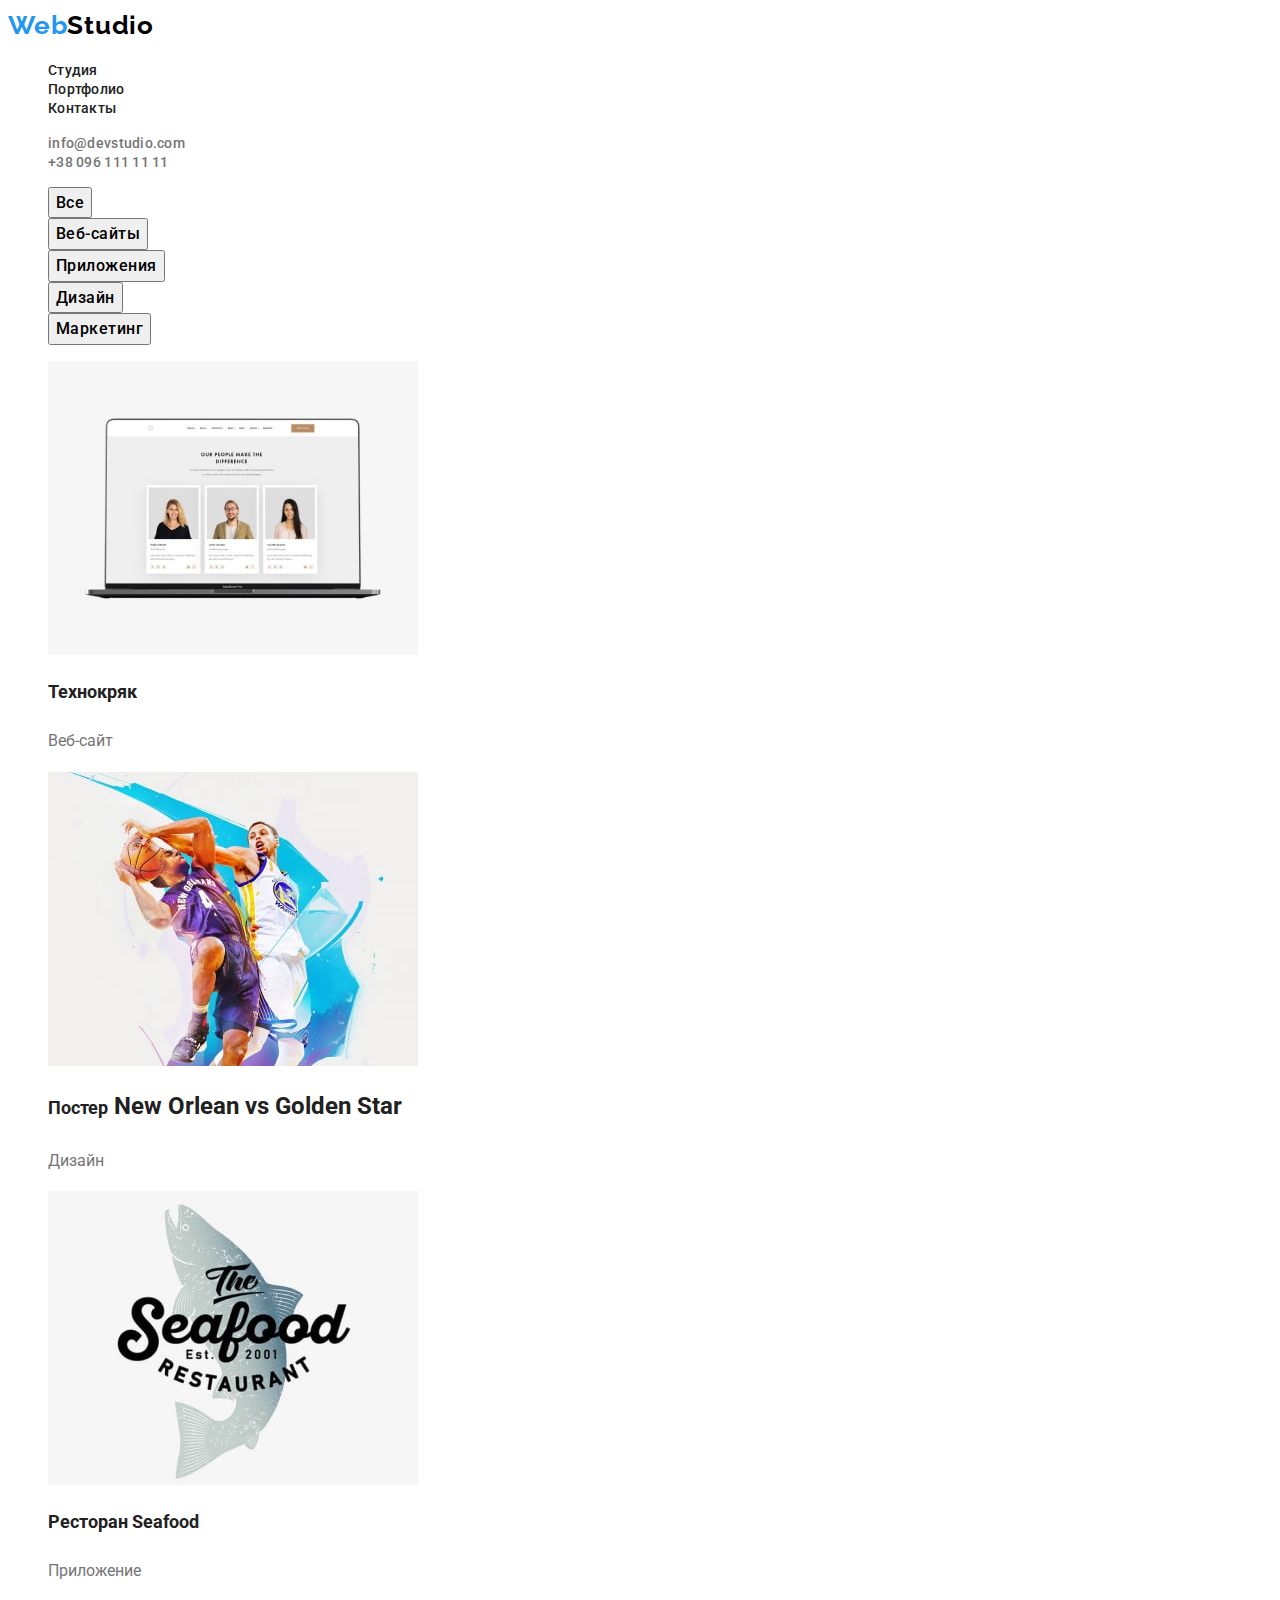
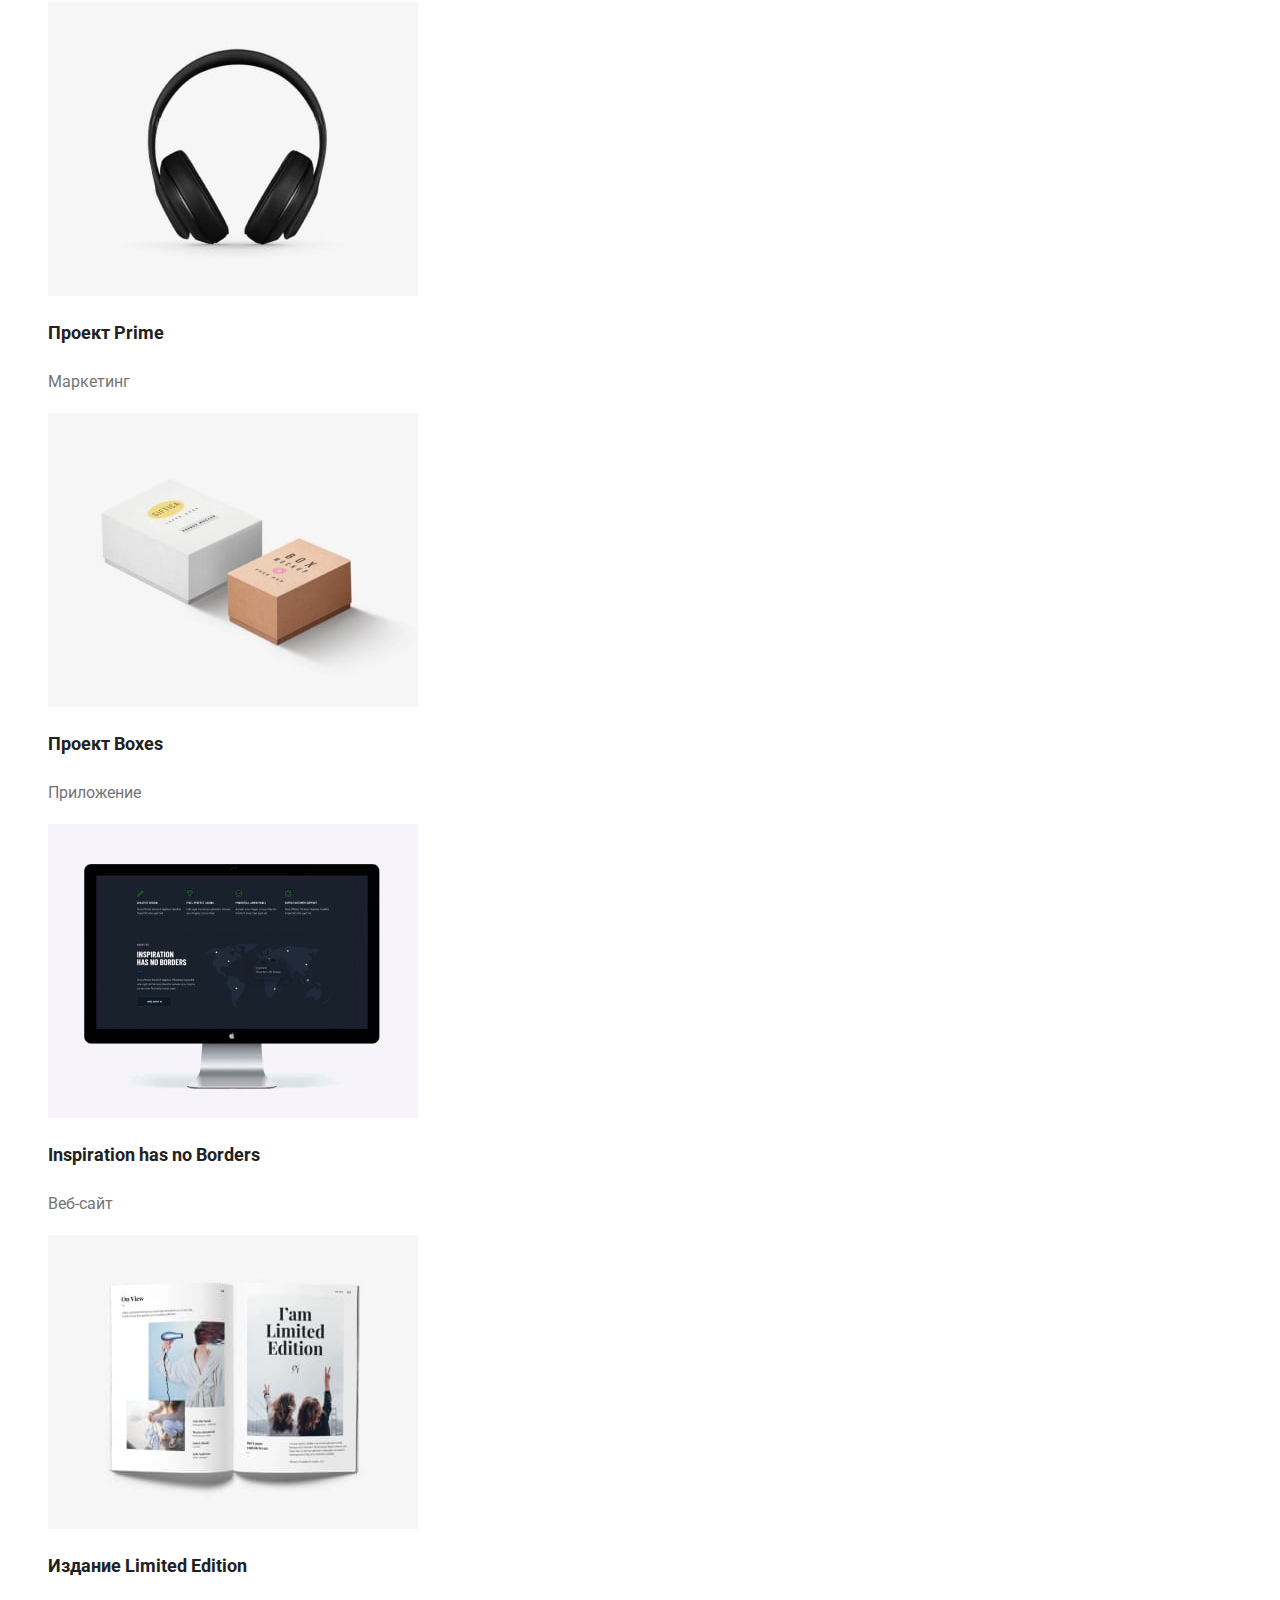
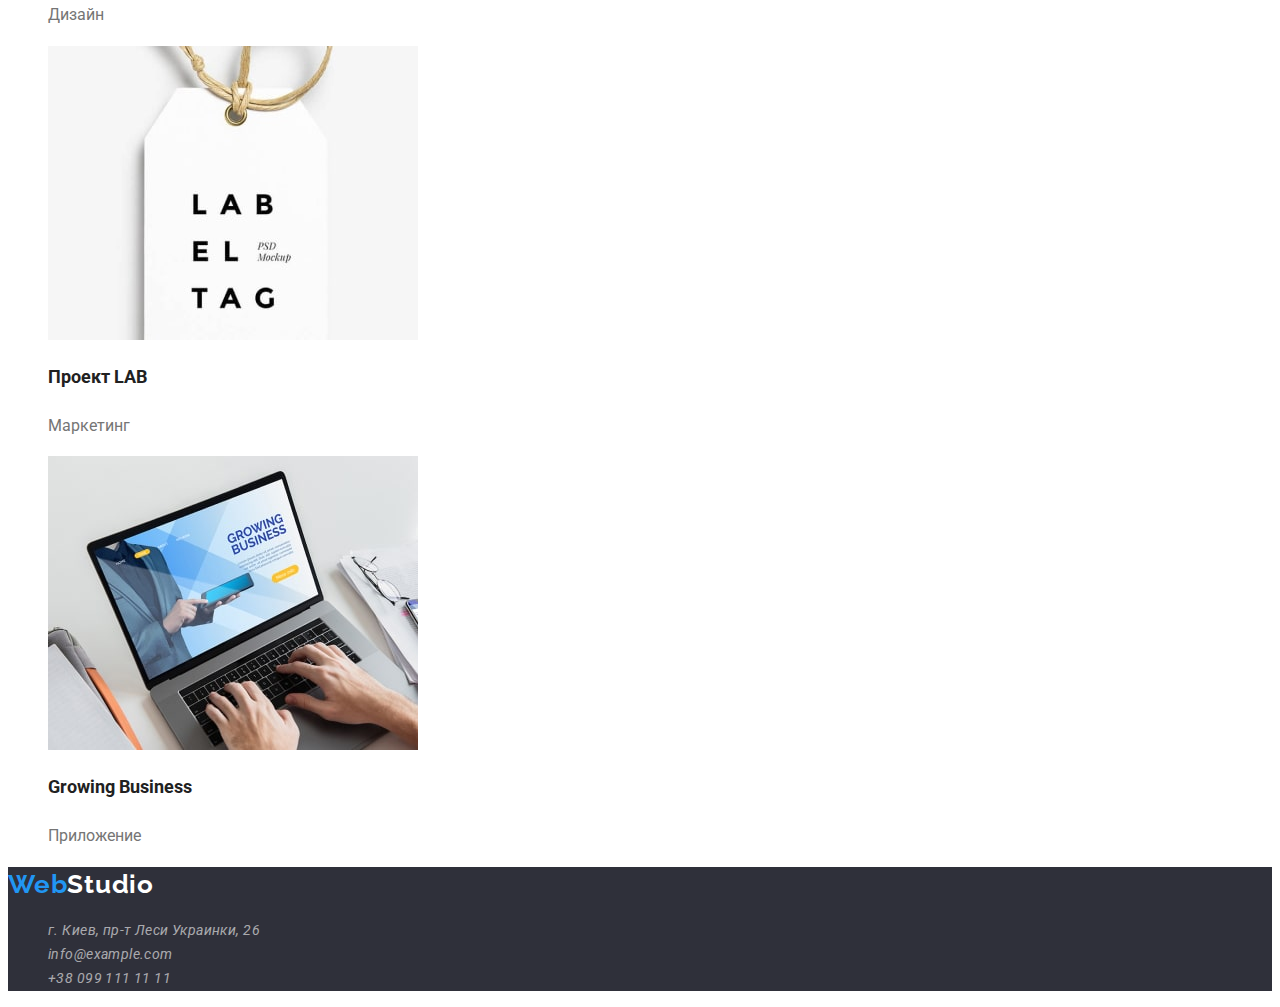
==== portfolio.html @ 096938f2 "new repr" ====
<!DOCTYPE html>
<html lang="ru">
  <head>
    <meta charset="UTF-8" />
    <meta http-equiv="X-UA-Compatible" content="IE=edge" />
    <meta name="viewport" content="width=device-width, initial-scale=1.0" />
    <title>Портфолио</title>
    <link rel="preconnect" href="https://fonts.googleapis.com" />
    <link rel="preconnect" href="https://fonts.gstatic.com" crossorigin />
    <link
      href="https://fonts.googleapis.com/css2?family=Raleway:wght@700&family=Roboto:wght@400;500;700;900&display=swap"
      rel="stylesheet"
    />
    <link rel="stylesheet" href="./css/styles.css" />
  </head>
  <body>
    <header class="header">
      <a href="./index.html" lang="en" class="logo">Web<span class="logo-color">Studio</span></a>
      <nav class="menu">
        <ul>
          <li><a href="./index.html" class="menu-nav">Студия</a></li>
          <li><a href="./portfolio.html" class="menu-nav">Портфолио</a></li>
          <li><a href="./" class="menu-nav">Контакты</a></li>
        </ul>
      </nav>
      <ul>
        <li>
          <a href="mailto:info@devstudio.com" class="contacts">info@devstudio.com</a>
        </li>
        <li><a href="tel:+380961111111" class="contacts">+38 096 111 11 11</a></li>
      </ul>
    </header>
    <main>
      <section>
        <h1 class="visually-hidden">Портфолио</h1>
        <ul class="button">
          <li>
            <button type="button" class="portfolio-btn">Все</button>
          </li>

          <li><button type="button" class="portfolio-btn">Веб-сайты</button></li>
          <li><button type="button" class="portfolio-btn">Приложения</button></li>
          <li><button type="button" class="portfolio-btn">Дизайн</button></li>
          <li><button type="button" class="portfolio-btn">Маркетинг</button></li>
        </ul>
        <ul>
          <li>
            <img src="./images/portfolio/project-1.jpg" alt="дизайн веб-сайта" width="370" />
            <h2 class="portfolio-title">Технокряк</h2>
            <p class="portfolio-text">Веб-сайт</p>
          </li>
          <li>
            <img src="./images/portfolio/project-2.jpg" alt="баскетболисты" width="370" />
            <h2 lang="en">
              <span lang="ru" class="portfolio-title">Постер</span> New Orlean vs Golden Star
            </h2>
            <p class="portfolio-text">Дизайн</p>
          </li>
          <li>
            <img src="./images/portfolio/project-3.jpg" alt="логотип ресторана" width="370" />
            <h2 class="portfolio-title">Ресторан <span lang="en">Seafood</span></h2>
            <p class="portfolio-text">Приложение</p>
          </li>
          <li>
            <img src="./images/portfolio/project-4.jpg" alt="наушники" width="370" />
            <h2 class="portfolio-title">Проект <span lang="en">Prime</span></h2>
            <p class="portfolio-text">Маркетинг</p>
          </li>
          <li>
            <img src="./images/portfolio/project-5.jpg" alt="упаковки" width="370" />
            <h2 class="portfolio-title">Проект <span lang="en">Boxes</span></h2>
            <p class="portfolio-text">Приложение</p>
          </li>
          <li>
            <img src="./images/portfolio/project-6.jpg" alt="монитор" width="370" />
            <h2 lang="en" class="portfolio-title">Inspiration has no Borders</h2>
            <p class="portfolio-text">Веб-сайт</p>
          </li>
          <li>
            <img src="./images/portfolio/project-7.jpg" alt="журнал" width="370" />
            <h2 lang="en" class="portfolio-title">
              <span lang="en">Издание</span> Limited Edition
            </h2>
            <p class="portfolio-text">Дизайн</p>
          </li>
          <li>
            <img src="./images/portfolio/project-8.jpg" alt="бирка" width="370" />
            <h2 class="portfolio-title">Проект <span lang="en">LAB</span></h2>
            <p class="portfolio-text">Маркетинг</p>
          </li>
          <li>
            <img src="./images/portfolio/project-9.jpg" alt="робота за ноутбуком" width="370" />
            <h2 lang="en" class="portfolio-title">Growing Business</h2>
            <p class="portfolio-text">Приложение</p>
          </li>
        </ul>
      </section>
    </main>
    <footer>
      <a href="./index.html" lang="en" class="logo"
        >Web<span class="logo-color-footer">Studio</span></a
      >
      <address>
        <ul>
          <li>
            <a href="https://goo.gl/maps/XwQu5pEPLGbrW69v8" target="_blank" class="location">
              г. Киев, пр-т Леси Украинки, 26</a
            >
          </li>
          <li>
            <a href="mailto:info@example.com" class="contacts-footer">info@example.com</a>
          </li>
          <li>
            <a href="tel:+380991111111" class="contacts-footer">+38 099 111 11 11</a>
          </li>
        </ul>
      </address>
    </footer>
  </body>
</html>
---- css/styles.css ----
:root {
  --paragraph-text-color: #757575;
  --title-text-color: #212121;
  --hove-text-color: #2196f3;
  --main-cover_color: #ffffff;
  --contact-text_color: #757575;
  --contact-footer_color: rgba(255, 255, 255, 0.6);
}

body {
  color: var(--title-text-color);
  background-color: var(--main-cover_color);
  font-family: 'roboto', sans-serif;
}
li {
  list-style-type: none;
}

.visually-hidden {
  position: absolute;
  white-space: nowrap;
  width: 1px;
  height: 1px;
  overflow: hidden;
  border: 0;
  padding: 0;
  clip: rect(0 0 0 0);
  clip-path: inset(50%);
  margin: -1px;
}
/* HEADER */
.logo {
  font-family: 'Raleway', sans-serif;
  font-weight: 700;
  font-size: 26px;
  line-height: 1.38;
  letter-spacing: 0.03em;
  color: var(--hove-text-color);
  text-decoration: none;
}
.logo-color {
  color: #000000;
}

.menu-nav {
  color: var(--title-text-color);

  text-decoration: none;
  font-weight: 500;
  font-size: 14px;
  line-height: 1.14;
  letter-spacing: 0.02em;
}
.menu-nav:hover,
.menu-nav:focus {
  color: var(--hove-text-color);
}

.contacts {
  text-decoration: none;
  font-weight: 500;
  font-size: 14px;
  line-height: 1.14;
  letter-spacing: 0.02em;

  color: var(--contact-text_color);
}
.contacts:hover,
.contacts:focus {
  color: var(--hove-text-color);
}
/* заказ услуг */
.service {
  background-color: #2f303a;
}
.service-text {
  font-weight: 900;
  font-size: 44px;
  line-height: 1.36;
  text-transform: uppercase;
  letter-spacing: 0.06em;
  color: var(--main-cover_color);
}
.service-btn {
  font-family: inherit;
  font-weight: 700;
  font-size: 16px;
  line-height: 1.87;
  letter-spacing: 0.06em;
}

.service-btn:hover,
.service-btn:focus {
  background-color: var(--hove-text-color);
  color: var(--main-cover_color);
}
/* особености*/
.feature-title {
  font-weight: 700;
  font-size: 14px;
  line-height: 1.14;
  letter-spacing: 0.03em;
}
.feature-text {
  font-size: 14px;
  line-height: 1.71;
  letter-spacing: 0.03em;
  color: var(--paragraph-text-color);
}
/* Чем мы занимаемся */

.specifcation-title {
  font-weight: 700;
  font-size: 36px;
  line-height: 1.16;
}
/* наша команда */
.team-title {
  font-weight: 700;
  font-size: 36px;
  line-height: 1.16;
}
.team-member {
  font-weight: 500;
  font-size: 16px;
  line-height: 1.18;
  letter-spacing: 0.03em;
}
.team-text {
  font-size: 16px;
  line-height: 1.18;
  letter-spacing: 0.03em;
  color: var(--paragraph-text-color);
}
/* Портфолио */

/* Кнопки */

.portfolio-btn {
  font-family: inherit;
  cursor: pointer;
  font-weight: 500;
  font-size: 16px;
  line-height: 1.6;
  letter-spacing: 0.03em;
}
.portfolio-btn:hover,
.portfolio-btn:focus {
  background-color: var(--hove-text-color);
  color: var(--main-cover_color);
}

/* Портфолио */

.portfolio-title {
  font-weight: 700;
  font-size: 18px;
  line-height: 2;
}
.portfolio-text {
  font-size: 16px;
  line-height: 1.87;
  color: var(--paragraph-text-color);
}

/* Footer */

footer {
  background-color: #2f303a;
}
.logo-color-footer {
  color: #ffffff;
}
.location {
  font-style: inherit;
  font-size: 14px;
  line-height: 1.71;
  letter-spacing: 0.03em;
  color: var(--contact-footer_color);
  text-decoration: none;
}
.location:hover,
.location:focus {
  color: var(--main-cover_color);
}

.contacts-footer {
  font-style: inherit;
  font-size: 14px;
  line-height: 1.71;
  letter-spacing: 0.03em;
  color: var(--contact-footer_color);
  text-decoration: none;
}
.contacts-footer:hover,
.contacts-footer:focus {
  color: var(--main-cover_color);
}
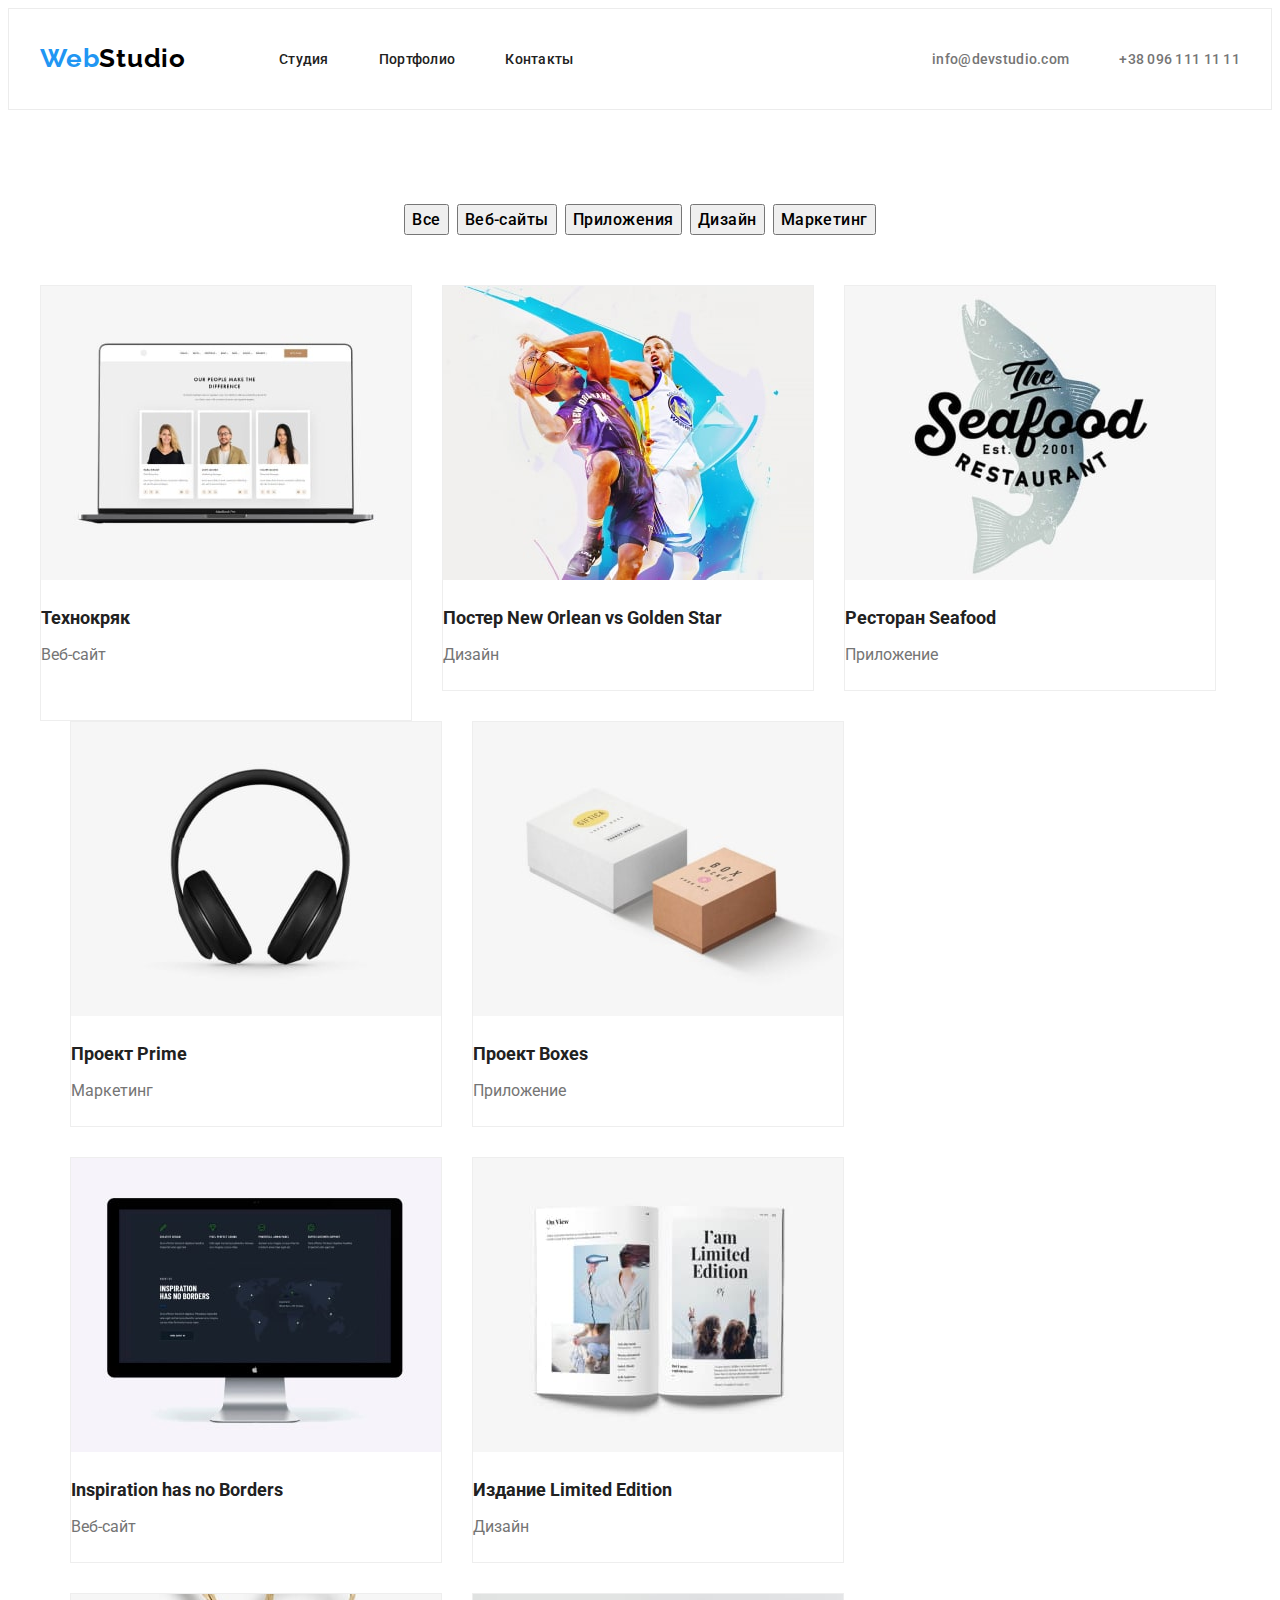
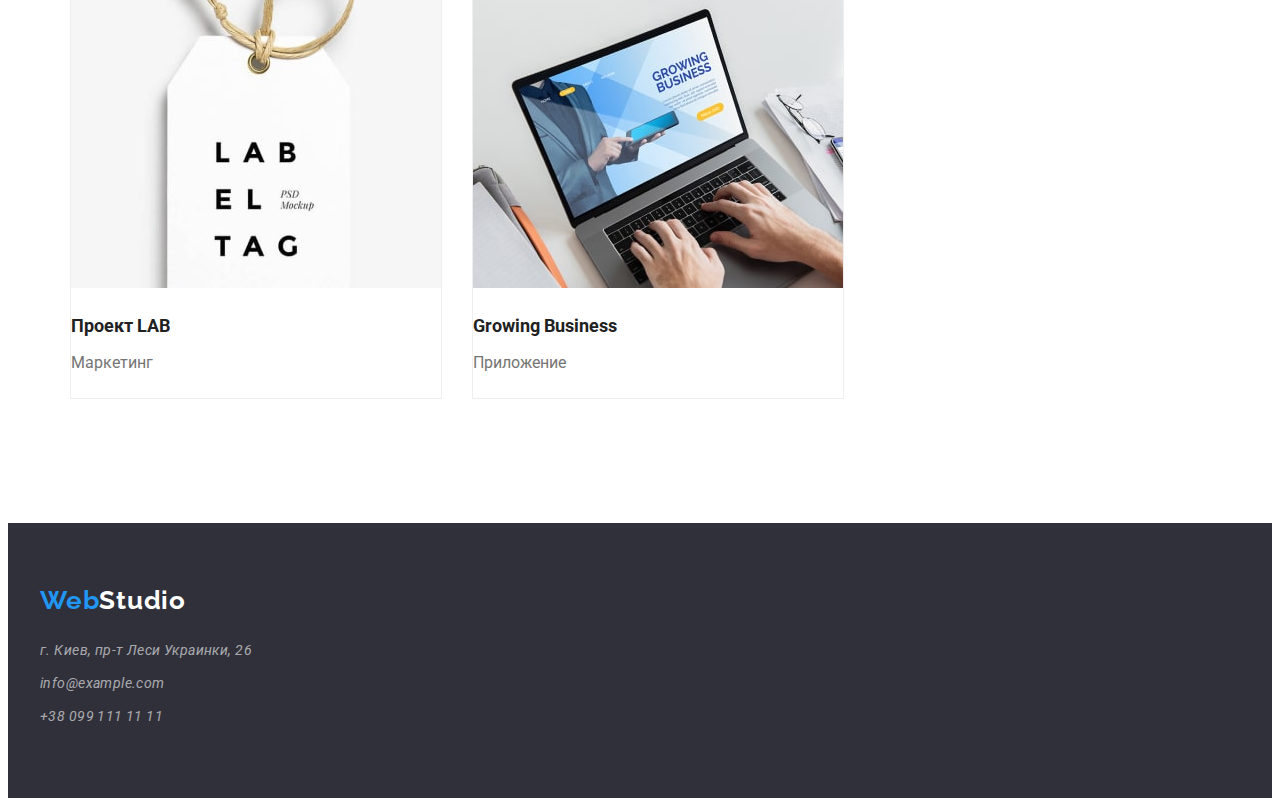
==== commit afb29afd: "hw3" ====
--- a/portfolio.html
+++ b/portfolio.html
@@ -15,106 +15,144 @@
   </head>
   <body>
     <header class="header">
-      <a href="./index.html" lang="en" class="logo">Web<span class="logo-color">Studio</span></a>
-      <nav class="menu">
-        <ul>
-          <li><a href="./index.html" class="menu-nav">Студия</a></li>
-          <li><a href="./portfolio.html" class="menu-nav">Портфолио</a></li>
-          <li><a href="./" class="menu-nav">Контакты</a></li>
+      <div class="conteiner menu">
+        <nav class="menu">
+          <a href="./index.html" lang="en" class="logo"
+            >Web<span class="logo-color">Studio</span></a
+          >
+          <ul class="menu-list">
+            <li class="menu-item"><a href="./index.html" class="menu-nav">Студия</a></li>
+            <li class="menu-item">
+              <a href="./portfolio.html" class="menu-nav">Портфолио</a>
+            </li>
+            <li class="menu-item"><a href="./" class="menu-nav">Контакты</a></li>
+          </ul>
+        </nav>
+        <ul class="contacts-list">
+          <li class="contacts-item">
+            <a href="mailto:info@devstudio.com" class="contacts">info@devstudio.com</a>
+          </li>
+          <li class="contacts-item">
+            <a href="tel:+380961111111" class="contacts">+38 096 111 11 11</a>
+          </li>
         </ul>
-      </nav>
-      <ul>
-        <li>
-          <a href="mailto:info@devstudio.com" class="contacts">info@devstudio.com</a>
-        </li>
-        <li><a href="tel:+380961111111" class="contacts">+38 096 111 11 11</a></li>
-      </ul>
+      </div>
     </header>
     <main>
-      <section>
+      <section class="section">
         <h1 class="visually-hidden">Портфолио</h1>
-        <ul class="button">
-          <li>
-            <button type="button" class="portfolio-btn">Все</button>
-          </li>
+        <div class="conteiner portfolio">
+          <ul class="portfolio-list">
+            <li class="portolio-item">
+              <button type="button" class="portfolio-btn">Все</button>
+            </li>
 
-          <li><button type="button" class="portfolio-btn">Веб-сайты</button></li>
-          <li><button type="button" class="portfolio-btn">Приложения</button></li>
-          <li><button type="button" class="portfolio-btn">Дизайн</button></li>
-          <li><button type="button" class="portfolio-btn">Маркетинг</button></li>
-        </ul>
-        <ul>
-          <li>
-            <img src="./images/portfolio/project-1.jpg" alt="дизайн веб-сайта" width="370" />
-            <h2 class="portfolio-title">Технокряк</h2>
-            <p class="portfolio-text">Веб-сайт</p>
-          </li>
-          <li>
-            <img src="./images/portfolio/project-2.jpg" alt="баскетболисты" width="370" />
-            <h2 lang="en">
-              <span lang="ru" class="portfolio-title">Постер</span> New Orlean vs Golden Star
-            </h2>
-            <p class="portfolio-text">Дизайн</p>
-          </li>
-          <li>
-            <img src="./images/portfolio/project-3.jpg" alt="логотип ресторана" width="370" />
-            <h2 class="portfolio-title">Ресторан <span lang="en">Seafood</span></h2>
-            <p class="portfolio-text">Приложение</p>
-          </li>
-          <li>
-            <img src="./images/portfolio/project-4.jpg" alt="наушники" width="370" />
-            <h2 class="portfolio-title">Проект <span lang="en">Prime</span></h2>
-            <p class="portfolio-text">Маркетинг</p>
-          </li>
-          <li>
-            <img src="./images/portfolio/project-5.jpg" alt="упаковки" width="370" />
-            <h2 class="portfolio-title">Проект <span lang="en">Boxes</span></h2>
-            <p class="portfolio-text">Приложение</p>
-          </li>
-          <li>
-            <img src="./images/portfolio/project-6.jpg" alt="монитор" width="370" />
-            <h2 lang="en" class="portfolio-title">Inspiration has no Borders</h2>
-            <p class="portfolio-text">Веб-сайт</p>
-          </li>
-          <li>
-            <img src="./images/portfolio/project-7.jpg" alt="журнал" width="370" />
-            <h2 lang="en" class="portfolio-title">
-              <span lang="en">Издание</span> Limited Edition
-            </h2>
-            <p class="portfolio-text">Дизайн</p>
-          </li>
-          <li>
-            <img src="./images/portfolio/project-8.jpg" alt="бирка" width="370" />
-            <h2 class="portfolio-title">Проект <span lang="en">LAB</span></h2>
-            <p class="portfolio-text">Маркетинг</p>
-          </li>
-          <li>
-            <img src="./images/portfolio/project-9.jpg" alt="робота за ноутбуком" width="370" />
-            <h2 lang="en" class="portfolio-title">Growing Business</h2>
-            <p class="portfolio-text">Приложение</p>
-          </li>
-        </ul>
+            <li class="portolio-item">
+              <button type="button" class="portfolio-btn">Веб-сайты</button>
+            </li>
+            <li class="portolio-item">
+              <button type="button" class="portfolio-btn">Приложения</button>
+            </li>
+            <li class="portolio-item">
+              <button type="button" class="portfolio-btn">Дизайн</button>
+            </li>
+            <li class="portolio-item">
+              <button type="button" class="portfolio-btn">Маркетинг</button>
+            </li>
+          </ul>
+          <ul class="gallery">
+            <li class="gallery-list">
+              <img src="./images/portfolio/project-1.jpg" alt="дизайн веб-сайта" width="370" />
+              <div class="portfollio-name-padding">
+                <h2 class="portfolio-title">Технокряк</h2>
+                <p class="portfolio-text">Веб-сайт</p>
+              </div>
+            </li>
+            <li class="gallery-list">
+              <img src="./images/portfolio/project-2.jpg" alt="баскетболисты" width="370" />
+              <div class="portfollio-name-padding">
+                <h2 class="portfolio-title">
+                  <span lang="ru">Постер</span> New Orlean vs Golden Star
+                </h2>
+                <p class="portfolio-text">Дизайн</p>
+              </div>
+            </li>
+            <li class="gallery-list">
+              <img src="./images/portfolio/project-3.jpg" alt="логотип ресторана" width="370" />
+              <div class="portfollio-name-padding">
+                <h2 class="portfolio-title">Ресторан <span lang="en">Seafood</span></h2>
+                <p class="portfolio-text">Приложение</p>
+              </div>
+            </li>
+            <li class="gallery-list">
+              <img src="./images/portfolio/project-4.jpg" alt="наушники" width="370" />
+              <div class="portfollio-name-padding">
+                <h2 class="portfolio-title">Проект <span lang="en">Prime</span></h2>
+                <p class="portfolio-text">Маркетинг</p>
+              </div>
+            </li>
+            <li class="gallery-list">
+              <img src="./images/portfolio/project-5.jpg" alt="упаковки" width="370" />
+              <div class="portfollio-name-padding">
+                <h2 class="portfolio-title">Проект <span lang="en">Boxes</span></h2>
+                <p class="portfolio-text">Приложение</p>
+              </div>
+            </li>
+            <li class="gallery-list">
+              <img src="./images/portfolio/project-6.jpg" alt="монитор" width="370" />
+              <div class="portfollio-name-padding">
+                <h2 lang="en" class="portfolio-title">Inspiration has no Borders</h2>
+                <p class="portfolio-text">Веб-сайт</p>
+              </div>
+            </li>
+            <li class="gallery-list">
+              <img src="./images/portfolio/project-7.jpg" alt="журнал" width="370" />
+              <div class="portfollio-name-padding">
+                <h2 lang="en" class="portfolio-title">
+                  <span lang="en">Издание</span> Limited Edition
+                </h2>
+                <p class="portfolio-text">Дизайн</p>
+              </div>
+            </li>
+            <li class="gallery-list">
+              <img src="./images/portfolio/project-8.jpg" alt="бирка" width="370" />
+              <div class="portfollio-name-padding">
+                <h2 class="portfolio-title">Проект <span lang="en">LAB</span></h2>
+                <p class="portfolio-text">Маркетинг</p>
+              </div>
+            </li>
+            <li class="gallery-list">
+              <img src="./images/portfolio/project-9.jpg" alt="робота за ноутбуком" width="370" />
+              <div class="portfollio-name-padding">
+                <h2 lang="en" class="portfolio-title">Growing Business</h2>
+                <p class="portfolio-text">Приложение</p>
+              </div>
+            </li>
+          </ul>
+        </div>
       </section>
     </main>
-    <footer>
-      <a href="./index.html" lang="en" class="logo"
-        >Web<span class="logo-color-footer">Studio</span></a
-      >
-      <address>
-        <ul>
-          <li>
-            <a href="https://goo.gl/maps/XwQu5pEPLGbrW69v8" target="_blank" class="location">
-              г. Киев, пр-т Леси Украинки, 26</a
-            >
-          </li>
-          <li>
-            <a href="mailto:info@example.com" class="contacts-footer">info@example.com</a>
-          </li>
-          <li>
-            <a href="tel:+380991111111" class="contacts-footer">+38 099 111 11 11</a>
-          </li>
-        </ul>
-      </address>
+    <footer class="footer">
+      <div class="conteiner">
+        <a href="./index.html" lang="en" class="logo"
+          >Web<span class="logo-color-footer">Studio</span></a
+        >
+        <address>
+          <ul>
+            <li>
+              <a href="https://goo.gl/maps/XwQu5pEPLGbrW69v8" target="_blank" class="location">
+                г. Киев, пр-т Леси Украинки, 26</a
+              >
+            </li>
+            <li>
+              <a href="mailto:info@example.com" class="contacts-footer">info@example.com</a>
+            </li>
+            <li>
+              <a href="tel:+380991111111" class="contacts-footer">+38 099 111 11 11</a>
+            </li>
+          </ul>
+        </address>
+      </div>
     </footer>
   </body>
 </html>
--- a/css/styles.css
+++ b/css/styles.css
@@ -12,10 +12,38 @@
   background-color: var(--main-cover_color);
   font-family: 'roboto', sans-serif;
 }
+h1,
+h2,
+h3,
+h4,
+h5,
+h6,
+p {
+  margin: 0;
+}
+
+ul {
+  margin: 0;
+  padding: 0;
+}
+
 li {
   list-style-type: none;
 }
-
+img {
+  display: block;
+
+  max-width: 100%;
+  height: auto;
+}
+.conteiner {
+  width: 1200px;
+  padding-left: 15px;
+  padding-right: 15px;
+
+  margin-left: auto;
+  margin-right: auto;
+}
 .visually-hidden {
   position: absolute;
   white-space: nowrap;
@@ -41,6 +69,28 @@
 .logo-color {
   color: #000000;
 }
+.header {
+  padding-top: 32px;
+  padding-bottom: 32px;
+  border: 1px solid #ececec;
+}
+.section {
+  padding-top: 94px;
+  padding-bottom: 94px;
+}
+.menu {
+  display: flex;
+  align-items: center;
+}
+
+.menu-list {
+  display: flex;
+  margin-left: 93px;
+}
+
+.menu-item:not(:last-child) {
+  margin-right: 50px;
+}
 
 .menu-nav {
   color: var(--title-text-color);
@@ -56,6 +106,13 @@
   color: var(--hove-text-color);
 }
 
+.contacts-list {
+  display: flex;
+  margin-left: auto;
+}
+.contacts-item + .contacts-item {
+  margin-left: 50px;
+}
 .contacts {
   text-decoration: none;
   font-weight: 500;
@@ -71,12 +128,20 @@
 }
 /* заказ услуг */
 .service {
-  background-color: #2f303a;
-}
+  background: #2f303a;
+}
+.service-controls {
+  text-align: center;
+}
+
 .service-text {
+  margin-bottom: 30px;
+
   font-weight: 900;
   font-size: 44px;
   line-height: 1.36;
+  text-align: center;
+
   text-transform: uppercase;
   letter-spacing: 0.06em;
   color: var(--main-cover_color);
@@ -95,13 +160,29 @@
   color: var(--main-cover_color);
 }
 /* особености*/
+
+.feature-list {
+  display: flex;
+}
+
+.feature-item + .feature-item {
+  margin-left: 30px;
+}
+
+.feature-item {
+  width: 270px;
+}
 .feature-title {
+  margin-bottom: 10px;
+
   font-weight: 700;
   font-size: 14px;
   line-height: 1.14;
   letter-spacing: 0.03em;
 }
 .feature-text {
+  margin-bottom: 10px;
+
   font-size: 14px;
   line-height: 1.71;
   letter-spacing: 0.03em;
@@ -110,23 +191,54 @@
 /* Чем мы занимаемся */
 
 .specifcation-title {
+  margin-bottom: 50px;
+  text-align: center;
   font-weight: 700;
   font-size: 36px;
   line-height: 1.16;
 }
+.specifcation-list {
+  display: flex;
+  justify-content: center;
+}
+.specifcation-item + .specifcation-item {
+  margin-left: 30px;
+}
 /* наша команда */
+
+.team-name-padding {
+  padding-top: 30px;
+  padding-bottom: 30px;
+}
 .team-title {
+  margin-bottom: 50px;
+
+  text-align: center;
   font-weight: 700;
   font-size: 36px;
   line-height: 1.16;
 }
+.taam-list {
+  display: flex;
+}
+.team-item {
+  box-shadow: 0px 1px 3px rgba(0, 0, 0, 0.12), 0px 1px 1px rgba(0, 0, 0, 0.14),
+    0px 2px 1px rgba(0, 0, 0, 0.2);
+  border-radius: 0px 0px 4px 4px;
+}
+.team-item + .team-item {
+  margin-left: 30px;
+}
 .team-member {
+  margin-bottom: 10px;
+  text-align: center;
   font-weight: 500;
   font-size: 16px;
   line-height: 1.18;
   letter-spacing: 0.03em;
 }
 .team-text {
+  text-align: center;
   font-size: 16px;
   line-height: 1.18;
   letter-spacing: 0.03em;
@@ -135,7 +247,14 @@
 /* Портфолио */
 
 /* Кнопки */
-
+.portfolio-list {
+  display: flex;
+  justify-content: center;
+}
+.portolio-item + .portolio-item {
+  margin-left: 8px;
+  margin-bottom: 50px;
+}
 .portfolio-btn {
   font-family: inherit;
   cursor: pointer;
@@ -150,9 +269,14 @@
   color: var(--main-cover_color);
 }
 
-/* Портфолио */
+/* галерея портфлио */
+.portfollio-name-padding {
+  padding-top: 20px;
+  padding-bottom: 20px;
+}
 
 .portfolio-title {
+  margin-bottom: 4px;
   font-weight: 700;
   font-size: 18px;
   line-height: 2;
@@ -163,16 +287,38 @@
   color: var(--paragraph-text-color);
 }
 
+.gallery {
+  display: flex;
+  flex-wrap: wrap;
+}
+.gallery-list {
+  width: 370px;
+  border: 1px solid #eeeeee;
+}
+.gallery-list + .gallery-list {
+  margin-left: 30px;
+  margin-bottom: 30px;
+}
+
 /* Footer */
 
-footer {
+.address {
+  font-style: inherit;
+}
+.address-list {
+}
+.footer {
+  padding-top: 60px;
+  padding-bottom: 60px;
   background-color: #2f303a;
 }
 .logo-color-footer {
   color: #ffffff;
 }
 .location {
-  font-style: inherit;
+  display: block;
+  margin-top: 20px;
+  margin-bottom: 9px;
   font-size: 14px;
   line-height: 1.71;
   letter-spacing: 0.03em;
@@ -185,7 +331,8 @@
 }
 
 .contacts-footer {
-  font-style: inherit;
+  display: block;
+  margin-bottom: 9px;
   font-size: 14px;
   line-height: 1.71;
   letter-spacing: 0.03em;
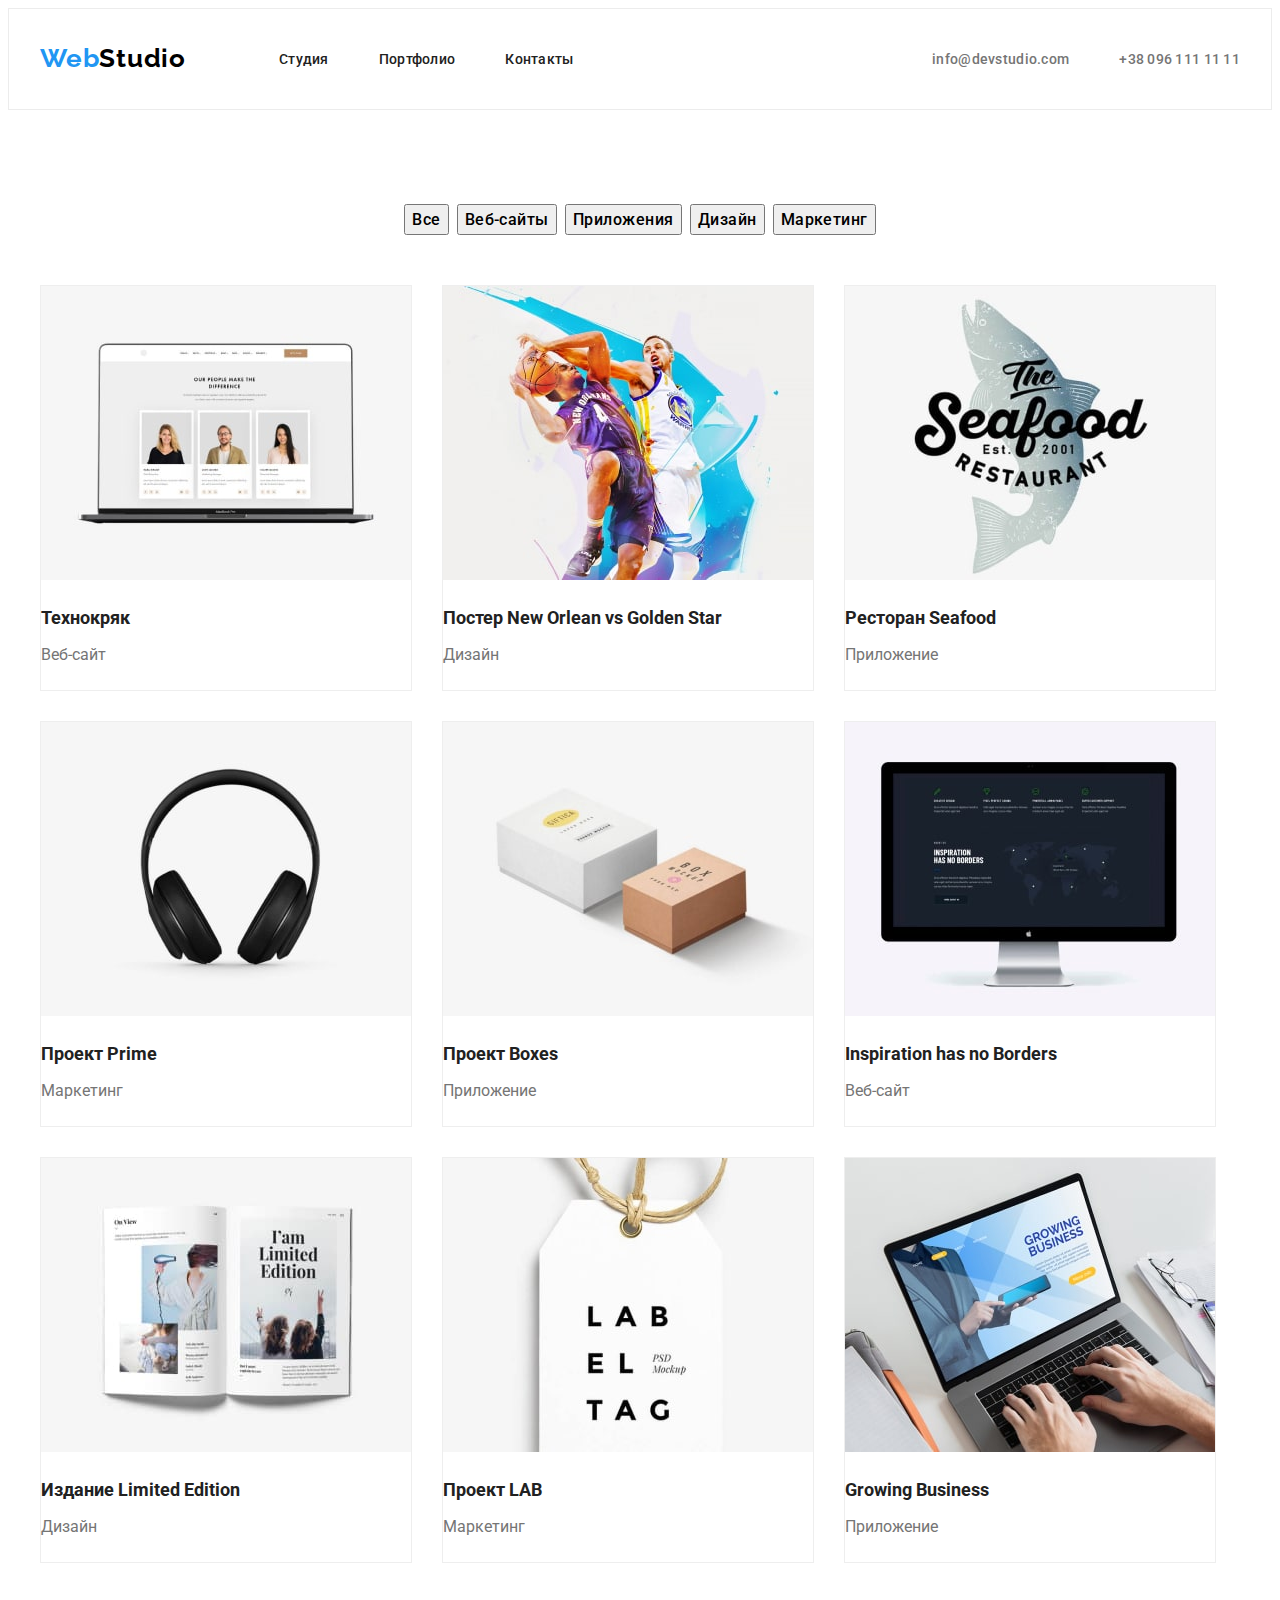
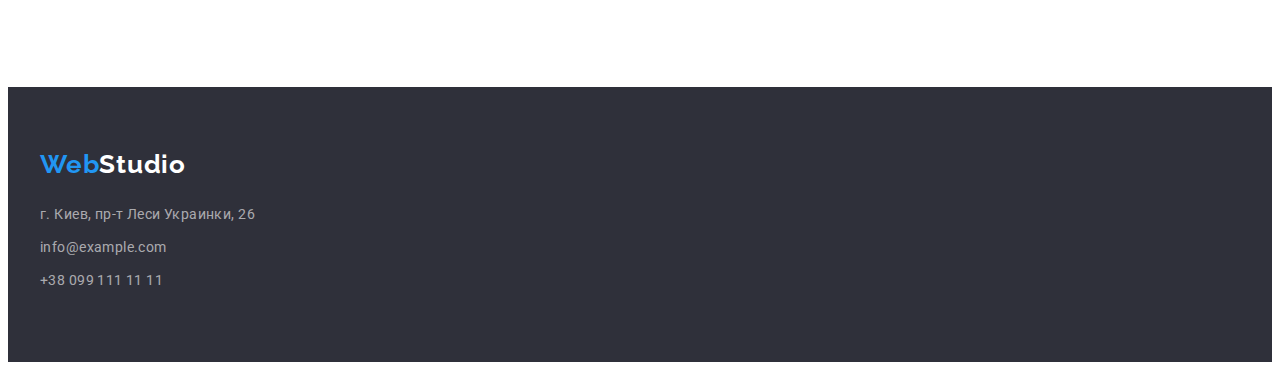
==== commit 9927005d: "hw3/add" ====
--- a/portfolio.html
+++ b/portfolio.html
@@ -137,17 +137,17 @@
         <a href="./index.html" lang="en" class="logo"
           >Web<span class="logo-color-footer">Studio</span></a
         >
-        <address>
-          <ul>
-            <li>
+        <address class="address">
+          <ul class="address-list">
+            <li class="address-item">
               <a href="https://goo.gl/maps/XwQu5pEPLGbrW69v8" target="_blank" class="location">
                 г. Киев, пр-т Леси Украинки, 26</a
               >
             </li>
-            <li>
+            <li class="address-item">
               <a href="mailto:info@example.com" class="contacts-footer">info@example.com</a>
             </li>
-            <li>
+            <li class="address-item">
               <a href="tel:+380991111111" class="contacts-footer">+38 099 111 11 11</a>
             </li>
           </ul>
--- a/css/styles.css
+++ b/css/styles.css
@@ -292,12 +292,16 @@
   flex-wrap: wrap;
 }
 .gallery-list {
+  margin-right: 30px;
+  margin-bottom: 30px;
+
   width: 370px;
+
+  background: #ffffff;
   border: 1px solid #eeeeee;
 }
-.gallery-list + .gallery-list {
-  margin-left: 30px;
-  margin-bottom: 30px;
+.gallery-list:nth-child(3n) {
+  margin-right: 0;
 }
 
 /* Footer */
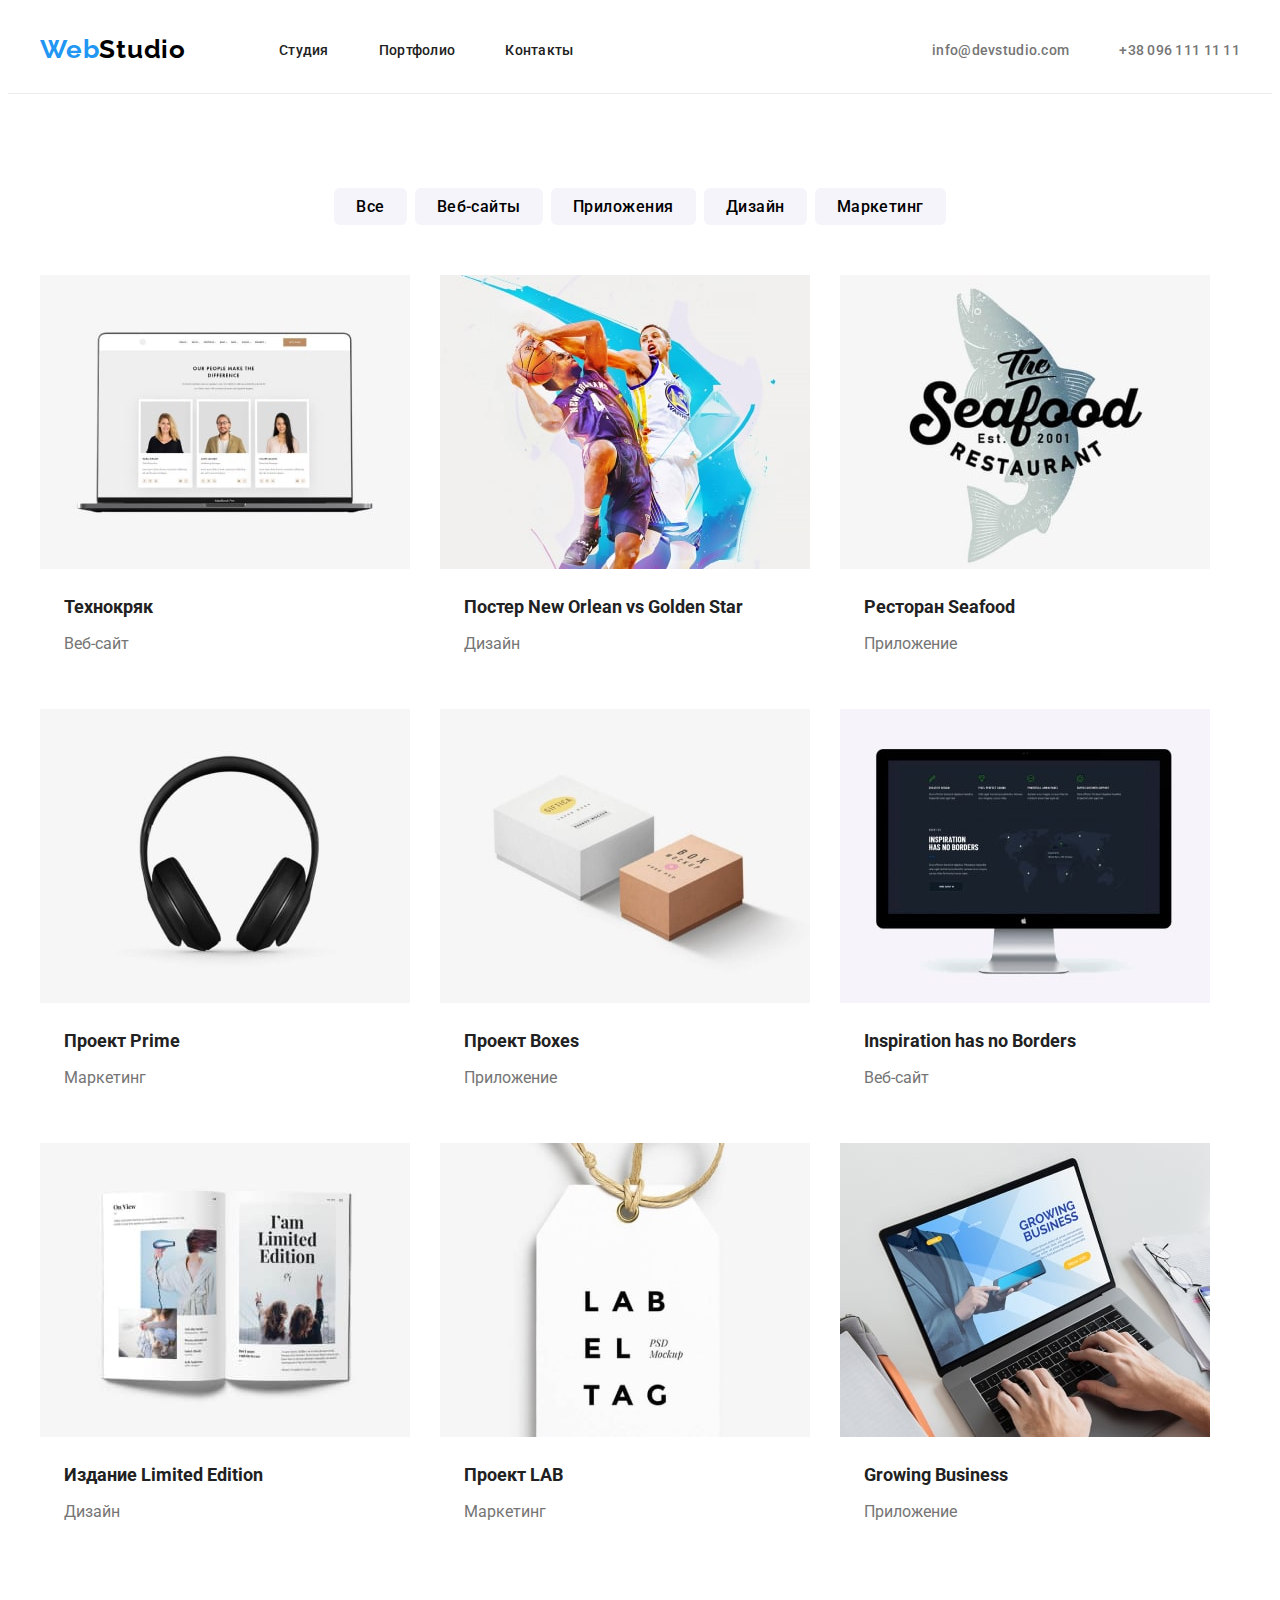
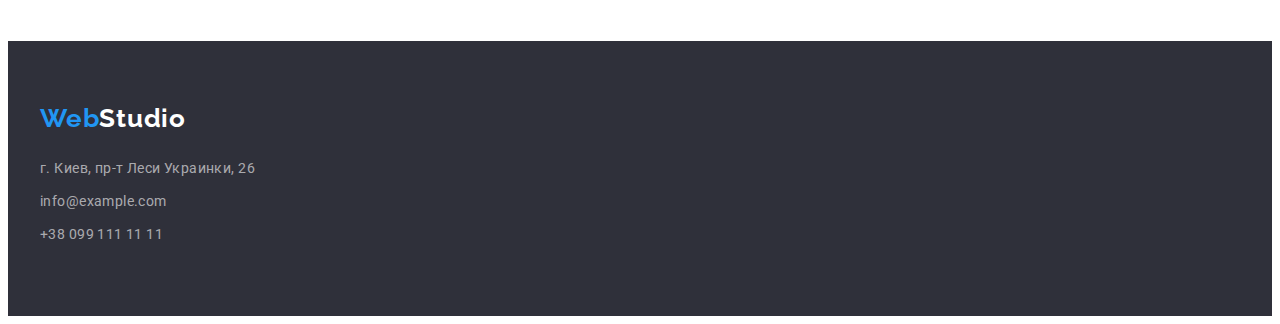
==== commit 9687e57c: "correction" ====
--- a/portfolio.html
+++ b/portfolio.html
@@ -11,15 +11,20 @@
       href="https://fonts.googleapis.com/css2?family=Raleway:wght@700&family=Roboto:wght@400;500;700;900&display=swap"
       rel="stylesheet"
     />
+    <link
+      rel="stylesheet"
+      href="https://cdnjs.cloudflare.com/ajax/libs/modern-normalize/1.1.0/modern-normalize.min.css"
+      integrity="sha512-wpPYUAdjBVSE4KJnH1VR1HeZfpl1ub8YT/NKx4PuQ5NmX2tKuGu6U/JRp5y+Y8XG2tV+wKQpNHVUX03MfMFn9Q=="
+      crossorigin="anonymous"
+      referrerpolicy="no-referrer"
+    />
     <link rel="stylesheet" href="./css/styles.css" />
   </head>
   <body>
     <header class="header">
       <div class="conteiner menu">
-        <nav class="menu">
-          <a href="./index.html" lang="en" class="logo"
-            >Web<span class="logo-color">Studio</span></a
-          >
+        <a href="./index.html" lang="en" class="logo">Web<span class="logo-color">Studio</span></a>
+        <nav>
           <ul class="menu-list">
             <li class="menu-item"><a href="./index.html" class="menu-nav">Студия</a></li>
             <li class="menu-item">
@@ -40,8 +45,8 @@
     </header>
     <main>
       <section class="section">
-        <h1 class="visually-hidden">Портфолио</h1>
-        <div class="conteiner portfolio">
+        <div class="conteiner">
+          <h1 class="visually-hidden">Портфолио</h1>
           <ul class="portfolio-list">
             <li class="portolio-item">
               <button type="button" class="portfolio-btn">Все</button>
--- a/css/styles.css
+++ b/css/styles.css
@@ -5,6 +5,7 @@
   --main-cover_color: #ffffff;
   --contact-text_color: #757575;
   --contact-footer_color: rgba(255, 255, 255, 0.6);
+  --btn-bg-color: #f5f4fa;
 }
 
 body {
@@ -32,9 +33,6 @@
 }
 img {
   display: block;
-
-  max-width: 100%;
-  height: auto;
 }
 .conteiner {
   width: 1200px;
@@ -65,14 +63,15 @@
   letter-spacing: 0.03em;
   color: var(--hove-text-color);
   text-decoration: none;
+  margin-right: 93px;
 }
 .logo-color {
   color: #000000;
 }
 .header {
-  padding-top: 32px;
-  padding-bottom: 32px;
-  border: 1px solid #ececec;
+  padding-top: 24px;
+  padding-bottom: 25px;
+  border-bottom: 1px solid #ececec;
 }
 .section {
   padding-top: 94px;
@@ -85,7 +84,6 @@
 
 .menu-list {
   display: flex;
-  margin-left: 93px;
 }
 
 .menu-item:not(:last-child) {
@@ -128,10 +126,10 @@
 }
 /* заказ услуг */
 .service {
+  text-align: center;
   background: #2f303a;
-}
-.service-controls {
-  text-align: center;
+  padding-top: 200px;
+  padding-bottom: 200px;
 }
 
 .service-text {
@@ -147,6 +145,11 @@
   color: var(--main-cover_color);
 }
 .service-btn {
+  width: 200px;
+  height: 50px;
+  cursor: pointer;
+  color: var(--main-cover_color);
+  background-color: var(--hove-text-color);
   font-family: inherit;
   font-weight: 700;
   font-size: 16px;
@@ -156,8 +159,8 @@
 
 .service-btn:hover,
 .service-btn:focus {
-  background-color: var(--hove-text-color);
-  color: var(--main-cover_color);
+  color: var(--main-cover_color);
+  background-color: #188ce8;
 }
 /* особености*/
 
@@ -181,8 +184,6 @@
   letter-spacing: 0.03em;
 }
 .feature-text {
-  margin-bottom: 10px;
-
   font-size: 14px;
   line-height: 1.71;
   letter-spacing: 0.03em;
@@ -190,6 +191,9 @@
 }
 /* Чем мы занимаемся */
 
+.work-section {
+  padding-top: 0;
+}
 .specifcation-title {
   margin-bottom: 50px;
   text-align: center;
@@ -205,7 +209,9 @@
   margin-left: 30px;
 }
 /* наша команда */
-
+.team {
+  background-color: #f5f4fa;
+}
 .team-name-padding {
   padding-top: 30px;
   padding-bottom: 30px;
@@ -250,12 +256,21 @@
 .portfolio-list {
   display: flex;
   justify-content: center;
+
+  margin-bottom: 50px;
 }
 .portolio-item + .portolio-item {
   margin-left: 8px;
-  margin-bottom: 50px;
 }
 .portfolio-btn {
+  background-color: var(--btn-bg-color);
+  padding-top: 6px;
+  padding-bottom: 6px;
+  padding-right: 22px;
+  padding-left: 22px;
+  border: transparent;
+  border-radius: 6px;
+
   font-family: inherit;
   cursor: pointer;
   font-weight: 500;
@@ -273,6 +288,8 @@
 .portfollio-name-padding {
   padding-top: 20px;
   padding-bottom: 20px;
+  padding-right: 24px;
+  padding-left: 24px;
 }
 
 .portfolio-title {
@@ -294,22 +311,23 @@
 .gallery-list {
   margin-right: 30px;
   margin-bottom: 30px;
-
-  width: 370px;
-
-  background: #ffffff;
-  border: 1px solid #eeeeee;
 }
 .gallery-list:nth-child(3n) {
   margin-right: 0;
 }
 
+.gallery-list:nth-last-child(-n + 3) {
+  margin-bottom: 0;
+}
+
 /* Footer */
 
 .address {
   font-style: inherit;
-}
-.address-list {
+  margin-top: 20px;
+}
+.address-item {
+  margin-bottom: 9px;
 }
 .footer {
   padding-top: 60px;
@@ -321,8 +339,7 @@
 }
 .location {
   display: block;
-  margin-top: 20px;
-  margin-bottom: 9px;
+
   font-size: 14px;
   line-height: 1.71;
   letter-spacing: 0.03em;
@@ -336,7 +353,7 @@
 
 .contacts-footer {
   display: block;
-  margin-bottom: 9px;
+
   font-size: 14px;
   line-height: 1.71;
   letter-spacing: 0.03em;
